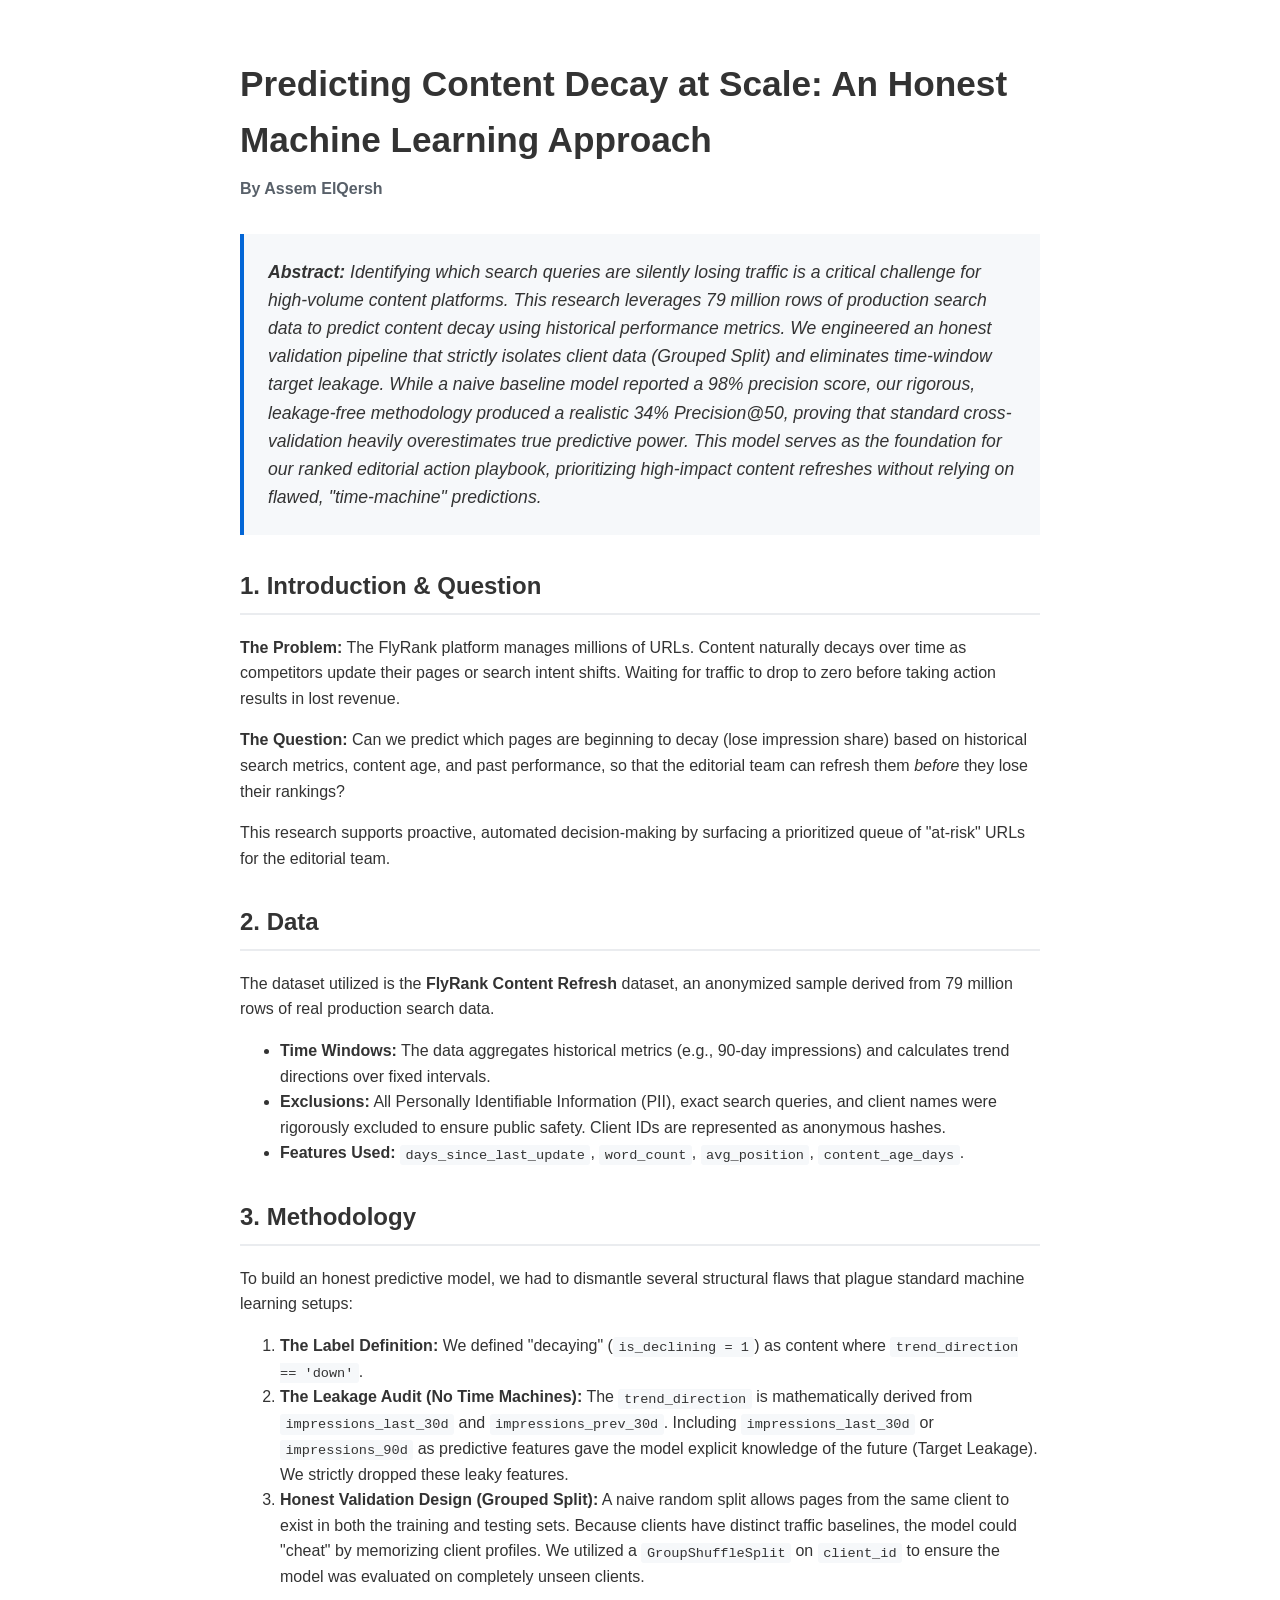
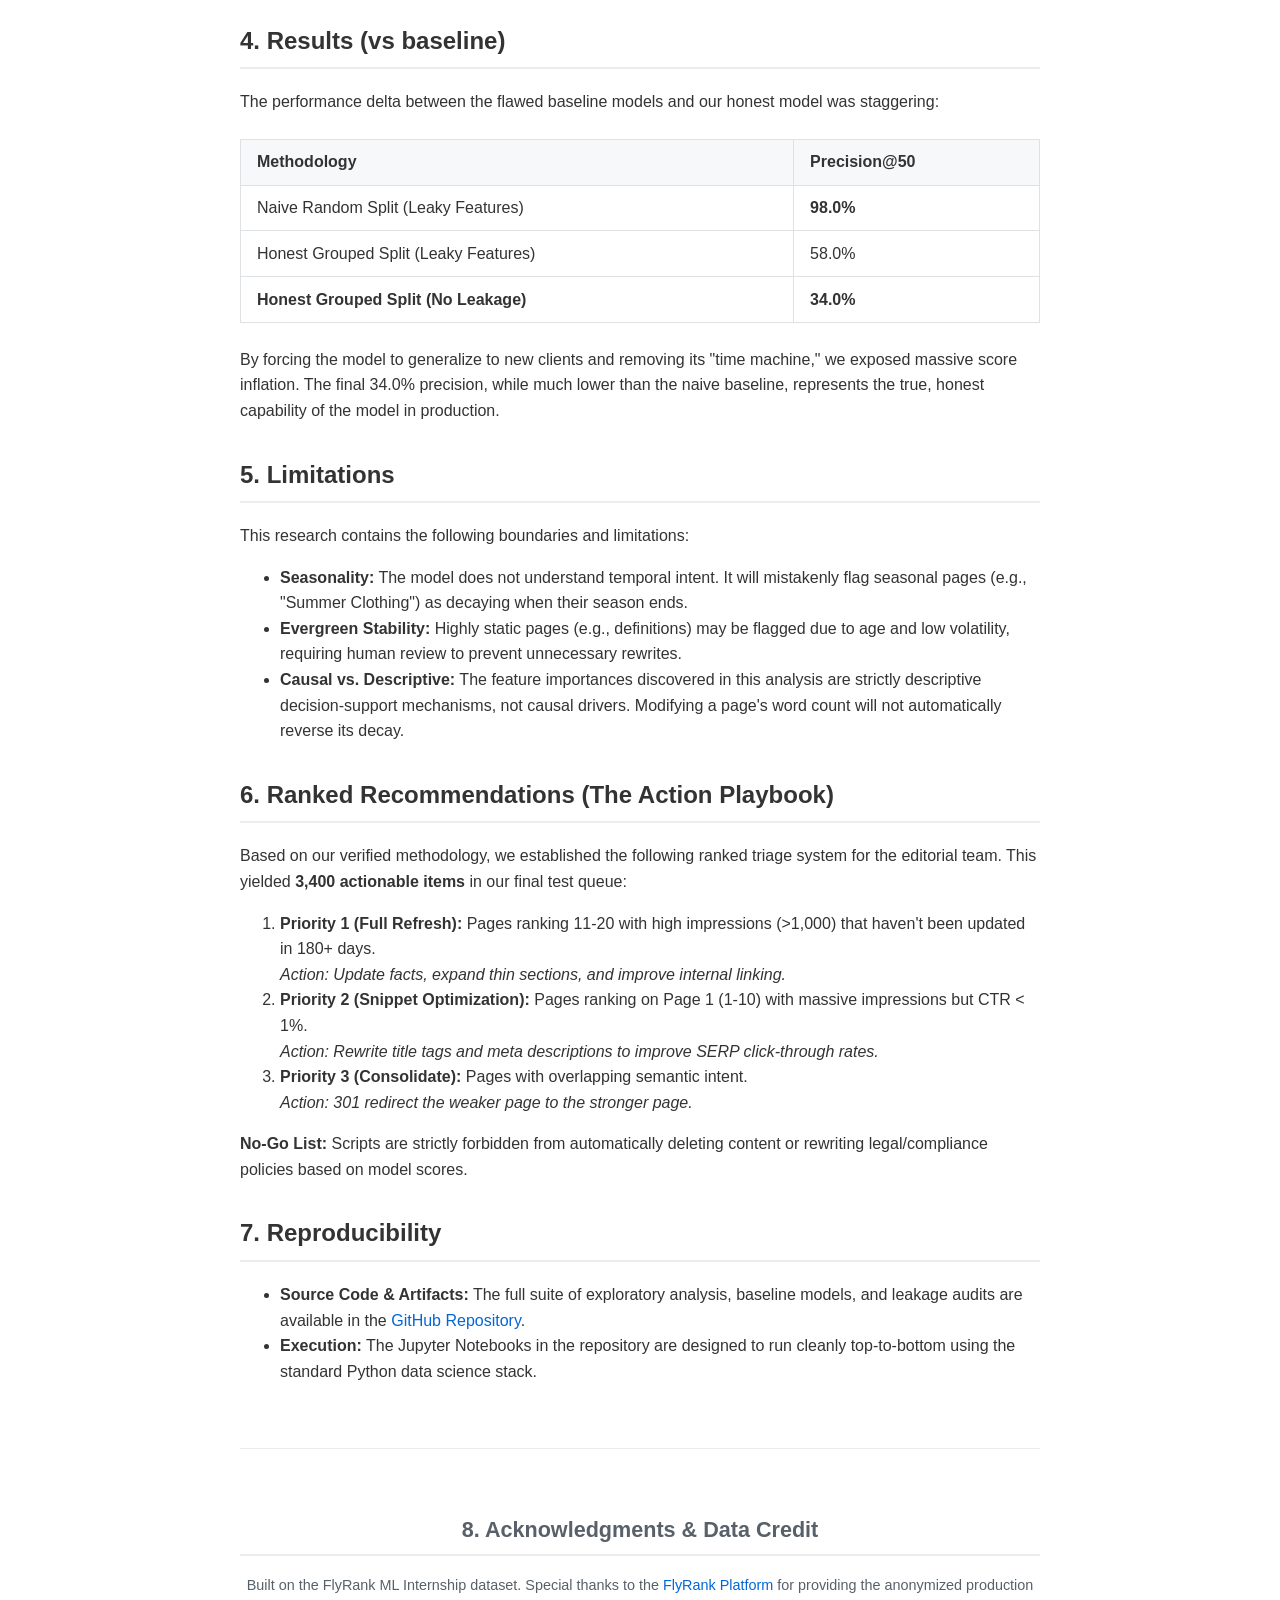
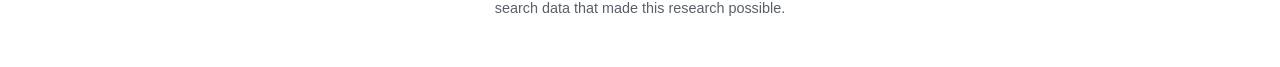
==== docs/index.html @ 30cea465 "ML-11: Assemble and deploy final capstone research paper" ====
<!DOCTYPE html>
<html lang="en">
<head>
    <meta charset="UTF-8">
    <meta name="viewport" content="width=device-width, initial-scale=1.0">
    <title>Predicting Content Decay at Scale - Research Paper</title>
    <style>
        body {
            font-family: -apple-system, BlinkMacSystemFont, "Segoe UI", Roboto, Helvetica, Arial, sans-serif;
            line-height: 1.6;
            color: #333;
            max-width: 800px;
            margin: 0 auto;
            padding: 2rem;
        }
        h1 { font-size: 2.2rem; margin-bottom: 0.5rem; }
        h2 { border-bottom: 2px solid #eaecef; padding-bottom: 0.3em; margin-top: 2rem; }
        .abstract { font-size: 1.1rem; font-style: italic; background: #f6f8fa; padding: 1.5rem; border-left: 4px solid #0366d6; }
        .authors { font-weight: bold; color: #586069; margin-bottom: 2rem; }
        table { border-collapse: collapse; width: 100%; margin: 1.5rem 0; }
        th, td { border: 1px solid #dfe2e5; padding: 0.6em 1em; text-align: left; }
        th { background-color: #f6f8fa; font-weight: bold; }
        code { background-color: #f6f8fa; padding: 0.2em 0.4em; border-radius: 3px; font-family: ui-monospace, SFMono-Regular, Consolas, "Liberation Mono", Menlo, monospace; font-size: 85%; }
        .footer { margin-top: 4rem; padding-top: 2rem; border-top: 1px solid #eaecef; font-size: 0.9em; color: #586069; text-align: center; }
        a { color: #0366d6; text-decoration: none; }
        a:hover { text-decoration: underline; }
    </style>
</head>
<body>
    <h1>Predicting Content Decay at Scale: An Honest Machine Learning Approach</h1>
    <div class="authors">By Assem ElQersh</div>

    <div class="abstract">
        <strong>Abstract:</strong> Identifying which search queries are silently losing traffic is a critical challenge for high-volume content platforms. This research leverages 79 million rows of production search data to predict content decay using historical performance metrics. We engineered an honest validation pipeline that strictly isolates client data (Grouped Split) and eliminates time-window target leakage. While a naive baseline model reported a 98% precision score, our rigorous, leakage-free methodology produced a realistic 34% Precision@50, proving that standard cross-validation heavily overestimates true predictive power. This model serves as the foundation for our ranked editorial action playbook, prioritizing high-impact content refreshes without relying on flawed, "time-machine" predictions.
    </div>

    <h2>1. Introduction & Question</h2>
    <p><strong>The Problem:</strong> The FlyRank platform manages millions of URLs. Content naturally decays over time as competitors update their pages or search intent shifts. Waiting for traffic to drop to zero before taking action results in lost revenue.</p>
    <p><strong>The Question:</strong> Can we predict which pages are beginning to decay (lose impression share) based on historical search metrics, content age, and past performance, so that the editorial team can refresh them <em>before</em> they lose their rankings?</p>
    <p>This research supports proactive, automated decision-making by surfacing a prioritized queue of "at-risk" URLs for the editorial team.</p>

    <h2>2. Data</h2>
    <p>The dataset utilized is the <strong>FlyRank Content Refresh</strong> dataset, an anonymized sample derived from 79 million rows of real production search data.</p>
    <ul>
        <li><strong>Time Windows:</strong> The data aggregates historical metrics (e.g., 90-day impressions) and calculates trend directions over fixed intervals.</li>
        <li><strong>Exclusions:</strong> All Personally Identifiable Information (PII), exact search queries, and client names were rigorously excluded to ensure public safety. Client IDs are represented as anonymous hashes.</li>
        <li><strong>Features Used:</strong> <code>days_since_last_update</code>, <code>word_count</code>, <code>avg_position</code>, <code>content_age_days</code>.</li>
    </ul>

    <h2>3. Methodology</h2>
    <p>To build an honest predictive model, we had to dismantle several structural flaws that plague standard machine learning setups:</p>
    <ol>
        <li><strong>The Label Definition:</strong> We defined "decaying" (<code>is_declining = 1</code>) as content where <code>trend_direction == 'down'</code>.</li>
        <li><strong>The Leakage Audit (No Time Machines):</strong> The <code>trend_direction</code> is mathematically derived from <code>impressions_last_30d</code> and <code>impressions_prev_30d</code>. Including <code>impressions_last_30d</code> or <code>impressions_90d</code> as predictive features gave the model explicit knowledge of the future (Target Leakage). We strictly dropped these leaky features.</li>
        <li><strong>Honest Validation Design (Grouped Split):</strong> A naive random split allows pages from the same client to exist in both the training and testing sets. Because clients have distinct traffic baselines, the model could "cheat" by memorizing client profiles. We utilized a <code>GroupShuffleSplit</code> on <code>client_id</code> to ensure the model was evaluated on completely unseen clients.</li>
    </ol>

    <h2>4. Results (vs baseline)</h2>
    <p>The performance delta between the flawed baseline models and our honest model was staggering:</p>
    <table>
        <thead>
            <tr>
                <th>Methodology</th>
                <th>Precision@50</th>
            </tr>
        </thead>
        <tbody>
            <tr>
                <td>Naive Random Split (Leaky Features)</td>
                <td><strong>98.0%</strong></td>
            </tr>
            <tr>
                <td>Honest Grouped Split (Leaky Features)</td>
                <td>58.0%</td>
            </tr>
            <tr>
                <td><strong>Honest Grouped Split (No Leakage)</strong></td>
                <td><strong>34.0%</strong></td>
            </tr>
        </tbody>
    </table>
    <p>By forcing the model to generalize to new clients and removing its "time machine," we exposed massive score inflation. The final 34.0% precision, while much lower than the naive baseline, represents the true, honest capability of the model in production.</p>

    <h2>5. Limitations</h2>
    <p>This research contains the following boundaries and limitations:</p>
    <ul>
        <li><strong>Seasonality:</strong> The model does not understand temporal intent. It will mistakenly flag seasonal pages (e.g., "Summer Clothing") as decaying when their season ends.</li>
        <li><strong>Evergreen Stability:</strong> Highly static pages (e.g., definitions) may be flagged due to age and low volatility, requiring human review to prevent unnecessary rewrites.</li>
        <li><strong>Causal vs. Descriptive:</strong> The feature importances discovered in this analysis are strictly descriptive decision-support mechanisms, not causal drivers. Modifying a page's word count will not automatically reverse its decay.</li>
    </ul>

    <h2>6. Ranked Recommendations (The Action Playbook)</h2>
    <p>Based on our verified methodology, we established the following ranked triage system for the editorial team. This yielded <strong>3,400 actionable items</strong> in our final test queue:</p>
    <ol>
        <li><strong>Priority 1 (Full Refresh):</strong> Pages ranking 11-20 with high impressions (>1,000) that haven't been updated in 180+ days.<br><em>Action: Update facts, expand thin sections, and improve internal linking.</em></li>
        <li><strong>Priority 2 (Snippet Optimization):</strong> Pages ranking on Page 1 (1-10) with massive impressions but CTR &lt; 1%.<br><em>Action: Rewrite title tags and meta descriptions to improve SERP click-through rates.</em></li>
        <li><strong>Priority 3 (Consolidate):</strong> Pages with overlapping semantic intent.<br><em>Action: 301 redirect the weaker page to the stronger page.</em></li>
    </ol>
    <p><strong>No-Go List:</strong> Scripts are strictly forbidden from automatically deleting content or rewriting legal/compliance policies based on model scores.</p>

    <h2>7. Reproducibility</h2>
    <ul>
        <li><strong>Source Code & Artifacts:</strong> The full suite of exploratory analysis, baseline models, and leakage audits are available in the <a href="https://github.com/Assem-ElQersh/FlyRank-ML-Internship" target="_blank">GitHub Repository</a>.</li>
        <li><strong>Execution:</strong> The Jupyter Notebooks in the repository are designed to run cleanly top-to-bottom using the standard Python data science stack.</li>
    </ul>

    <div class="footer">
        <h2>8. Acknowledgments & Data Credit</h2>
        <p>Built on the FlyRank ML Internship dataset. Special thanks to the <a href="https://flyrank.ai" target="_blank">FlyRank Platform</a> for providing the anonymized production search data that made this research possible.</p>
    </div>
</body>
</html>
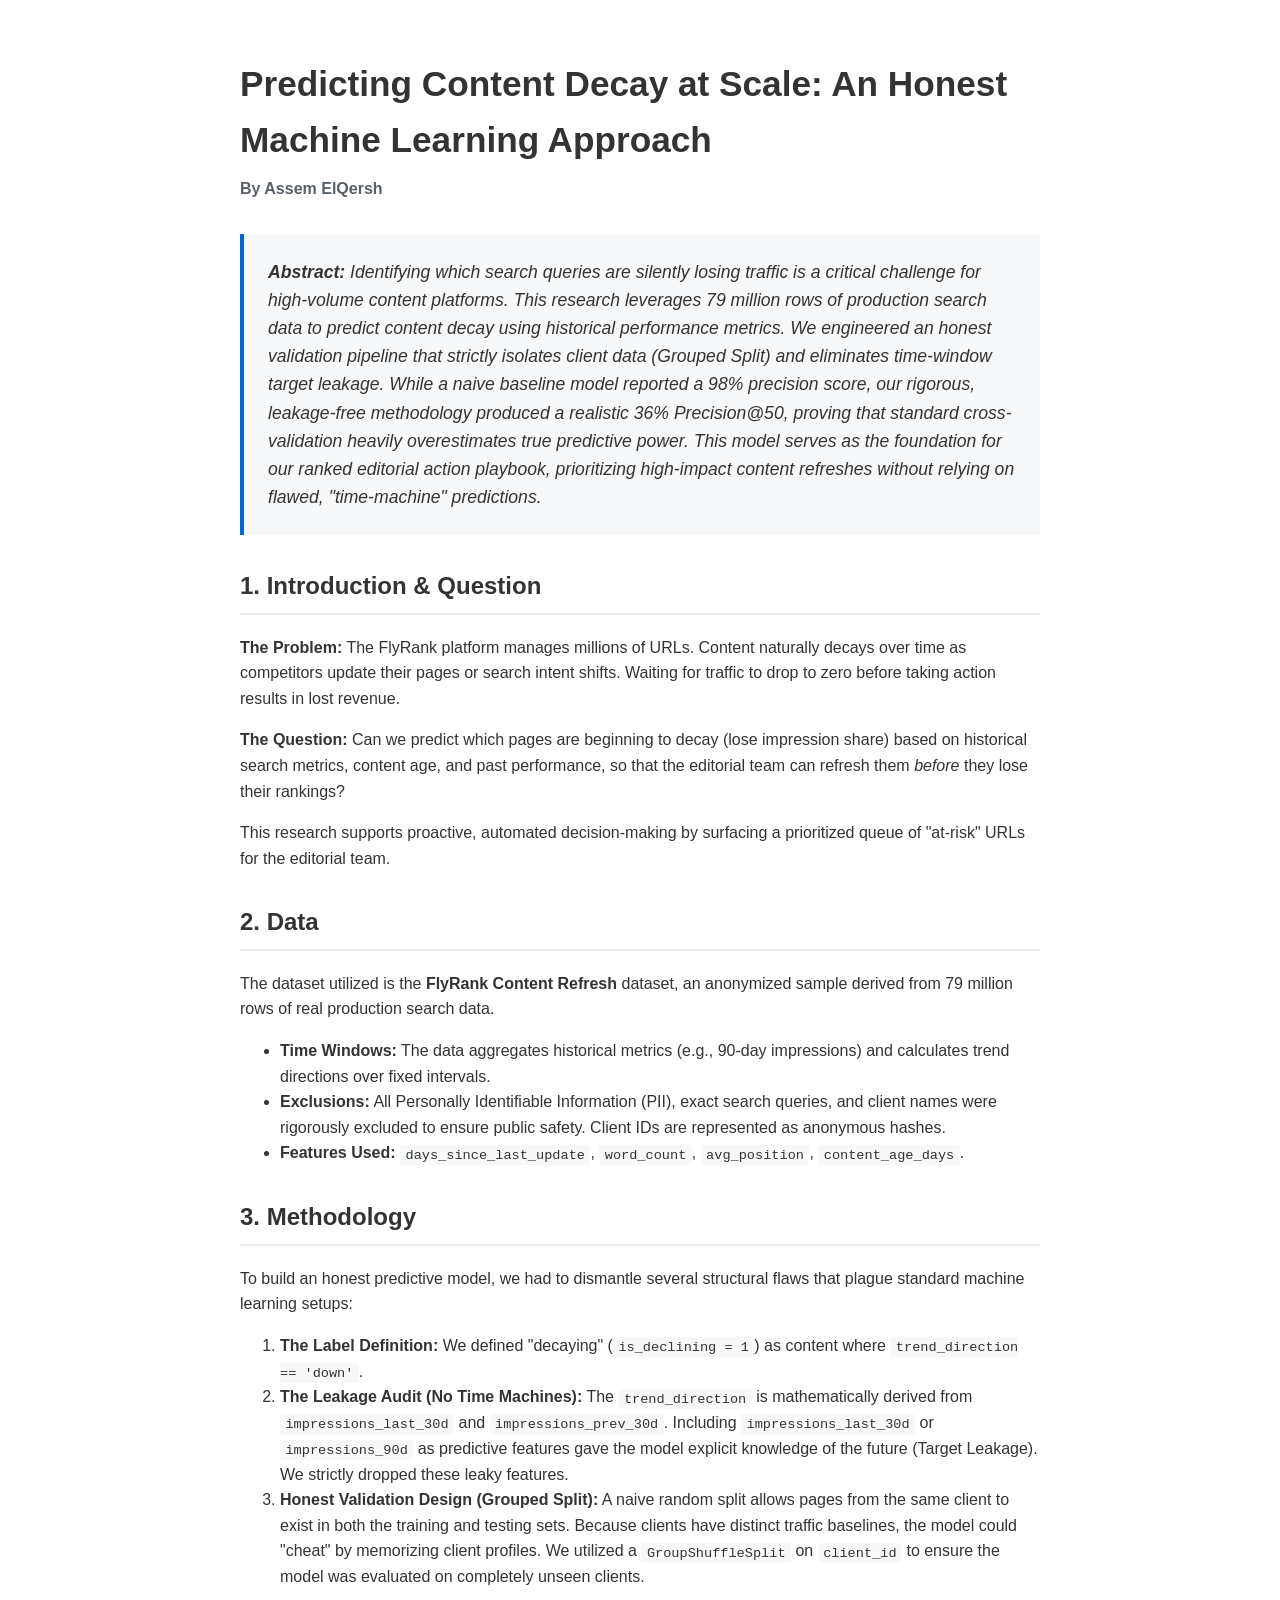
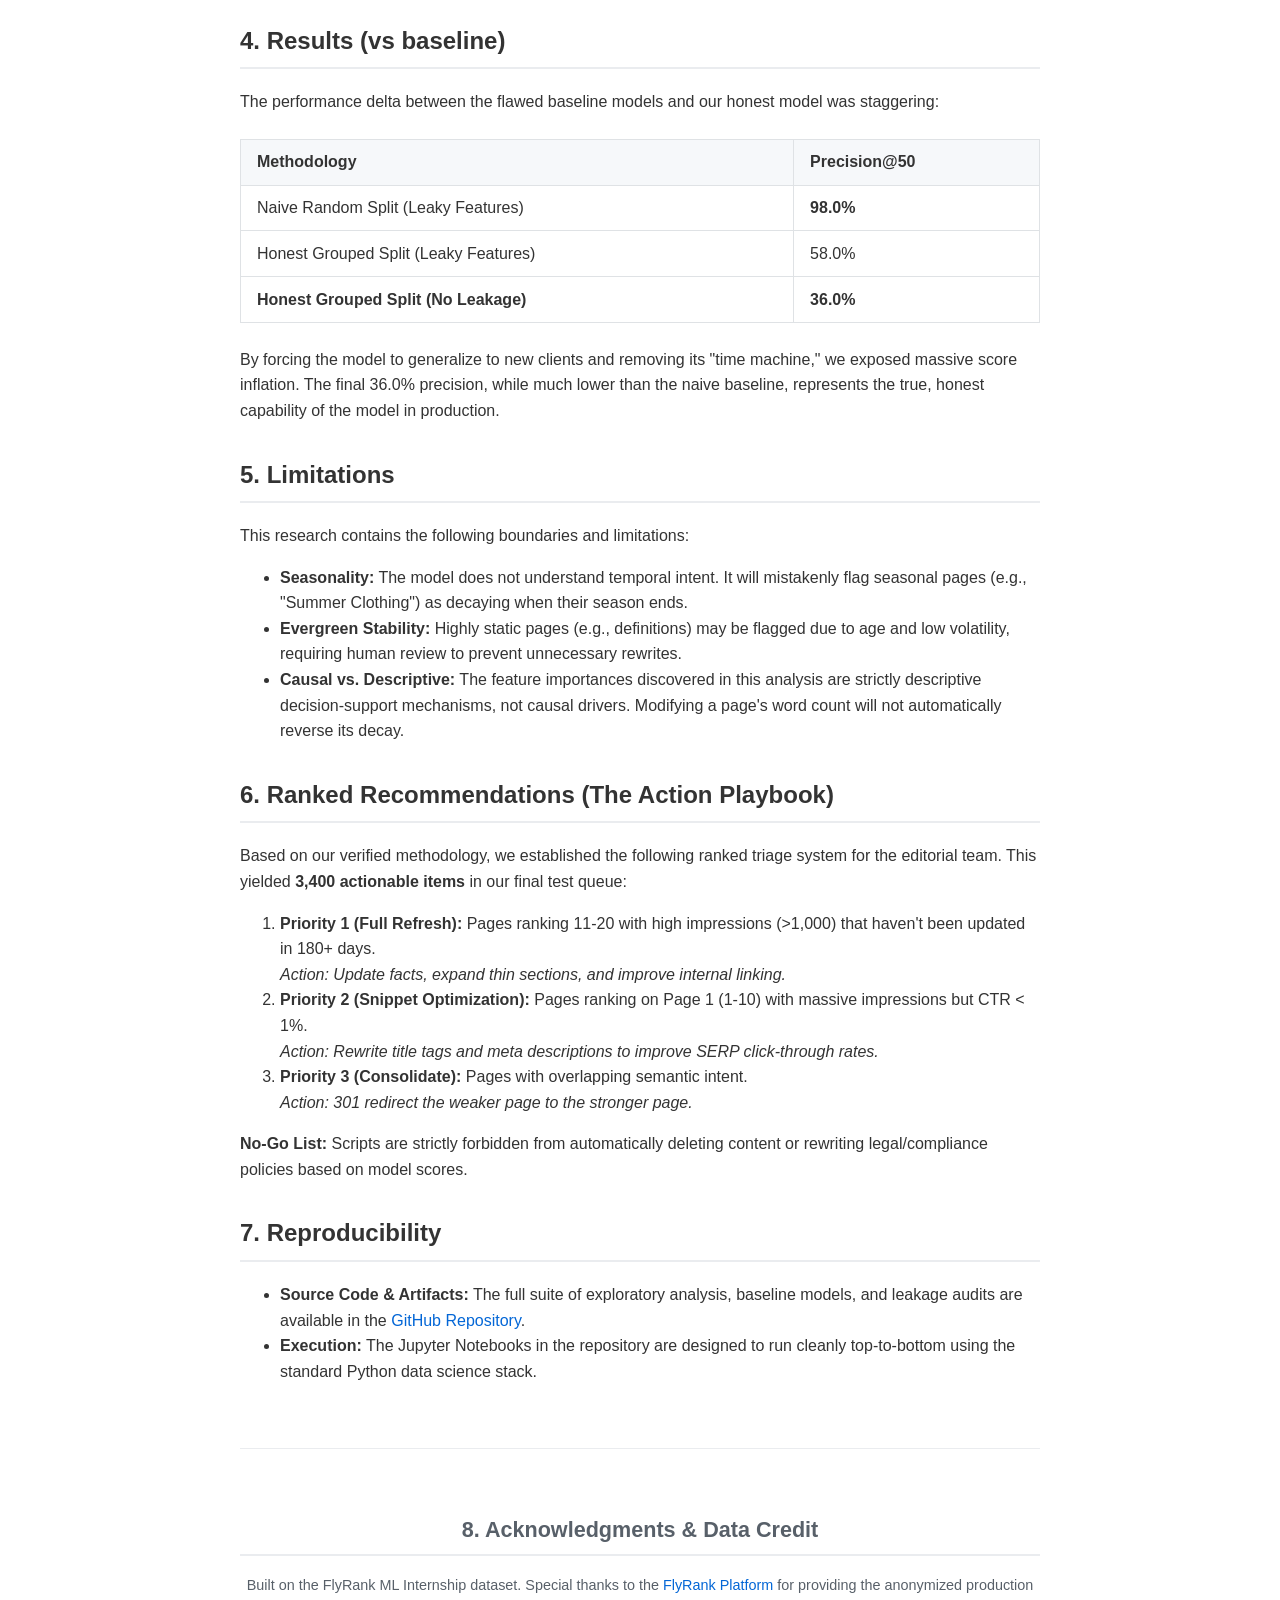
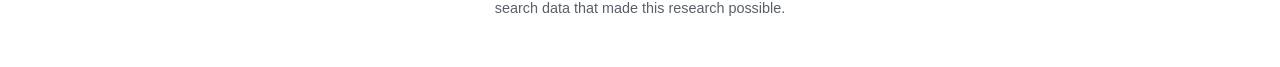
==== commit de47539e: "ML-11: Update paper to 36% and save capstone notebook outputs" ====
--- a/docs/index.html
+++ b/docs/index.html
@@ -31,7 +31,7 @@
     <div class="authors">By Assem ElQersh</div>
 
     <div class="abstract">
-        <strong>Abstract:</strong> Identifying which search queries are silently losing traffic is a critical challenge for high-volume content platforms. This research leverages 79 million rows of production search data to predict content decay using historical performance metrics. We engineered an honest validation pipeline that strictly isolates client data (Grouped Split) and eliminates time-window target leakage. While a naive baseline model reported a 98% precision score, our rigorous, leakage-free methodology produced a realistic 34% Precision@50, proving that standard cross-validation heavily overestimates true predictive power. This model serves as the foundation for our ranked editorial action playbook, prioritizing high-impact content refreshes without relying on flawed, "time-machine" predictions.
+        <strong>Abstract:</strong> Identifying which search queries are silently losing traffic is a critical challenge for high-volume content platforms. This research leverages 79 million rows of production search data to predict content decay using historical performance metrics. We engineered an honest validation pipeline that strictly isolates client data (Grouped Split) and eliminates time-window target leakage. While a naive baseline model reported a 98% precision score, our rigorous, leakage-free methodology produced a realistic 36% Precision@50, proving that standard cross-validation heavily overestimates true predictive power. This model serves as the foundation for our ranked editorial action playbook, prioritizing high-impact content refreshes without relying on flawed, "time-machine" predictions.
     </div>
 
     <h2>1. Introduction & Question</h2>
@@ -75,11 +75,11 @@
             </tr>
             <tr>
                 <td><strong>Honest Grouped Split (No Leakage)</strong></td>
-                <td><strong>34.0%</strong></td>
+                <td><strong>36.0%</strong></td>
             </tr>
         </tbody>
     </table>
-    <p>By forcing the model to generalize to new clients and removing its "time machine," we exposed massive score inflation. The final 34.0% precision, while much lower than the naive baseline, represents the true, honest capability of the model in production.</p>
+    <p>By forcing the model to generalize to new clients and removing its "time machine," we exposed massive score inflation. The final 36.0% precision, while much lower than the naive baseline, represents the true, honest capability of the model in production.</p>
 
     <h2>5. Limitations</h2>
     <p>This research contains the following boundaries and limitations:</p>
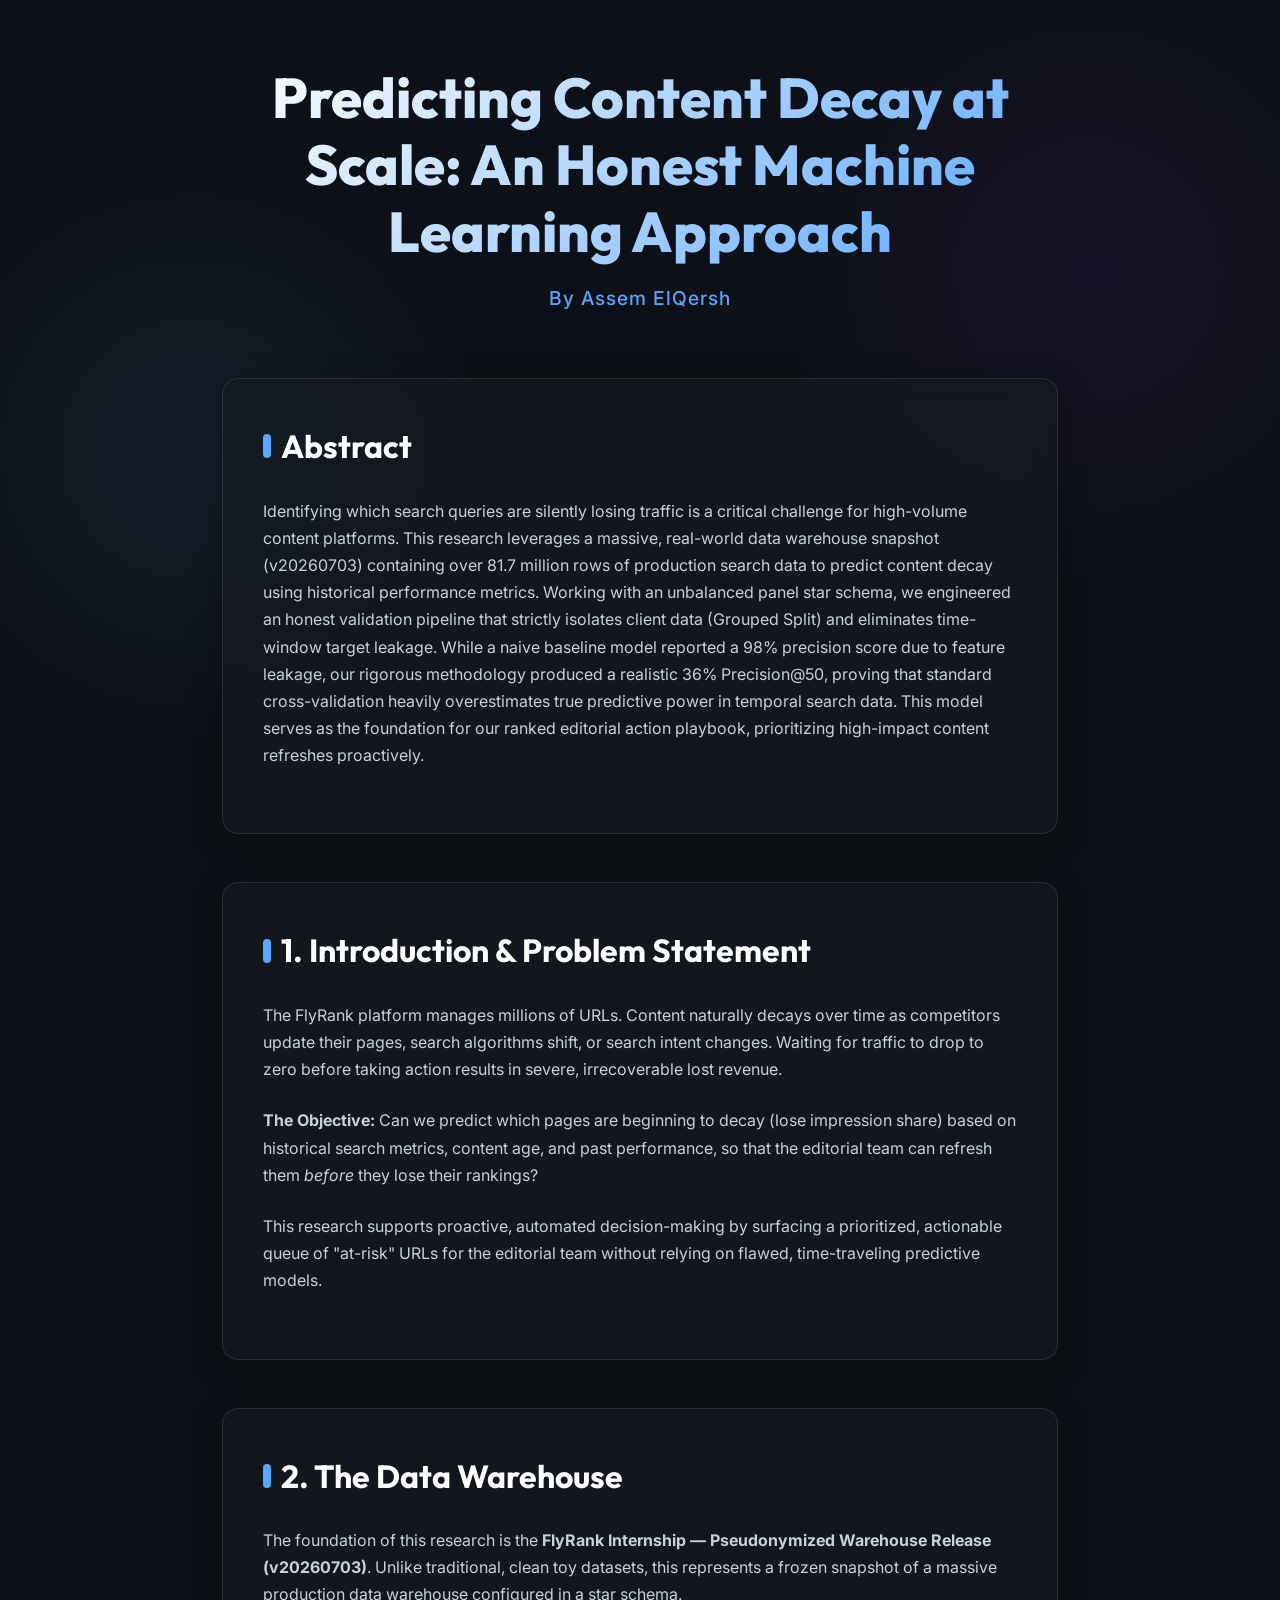
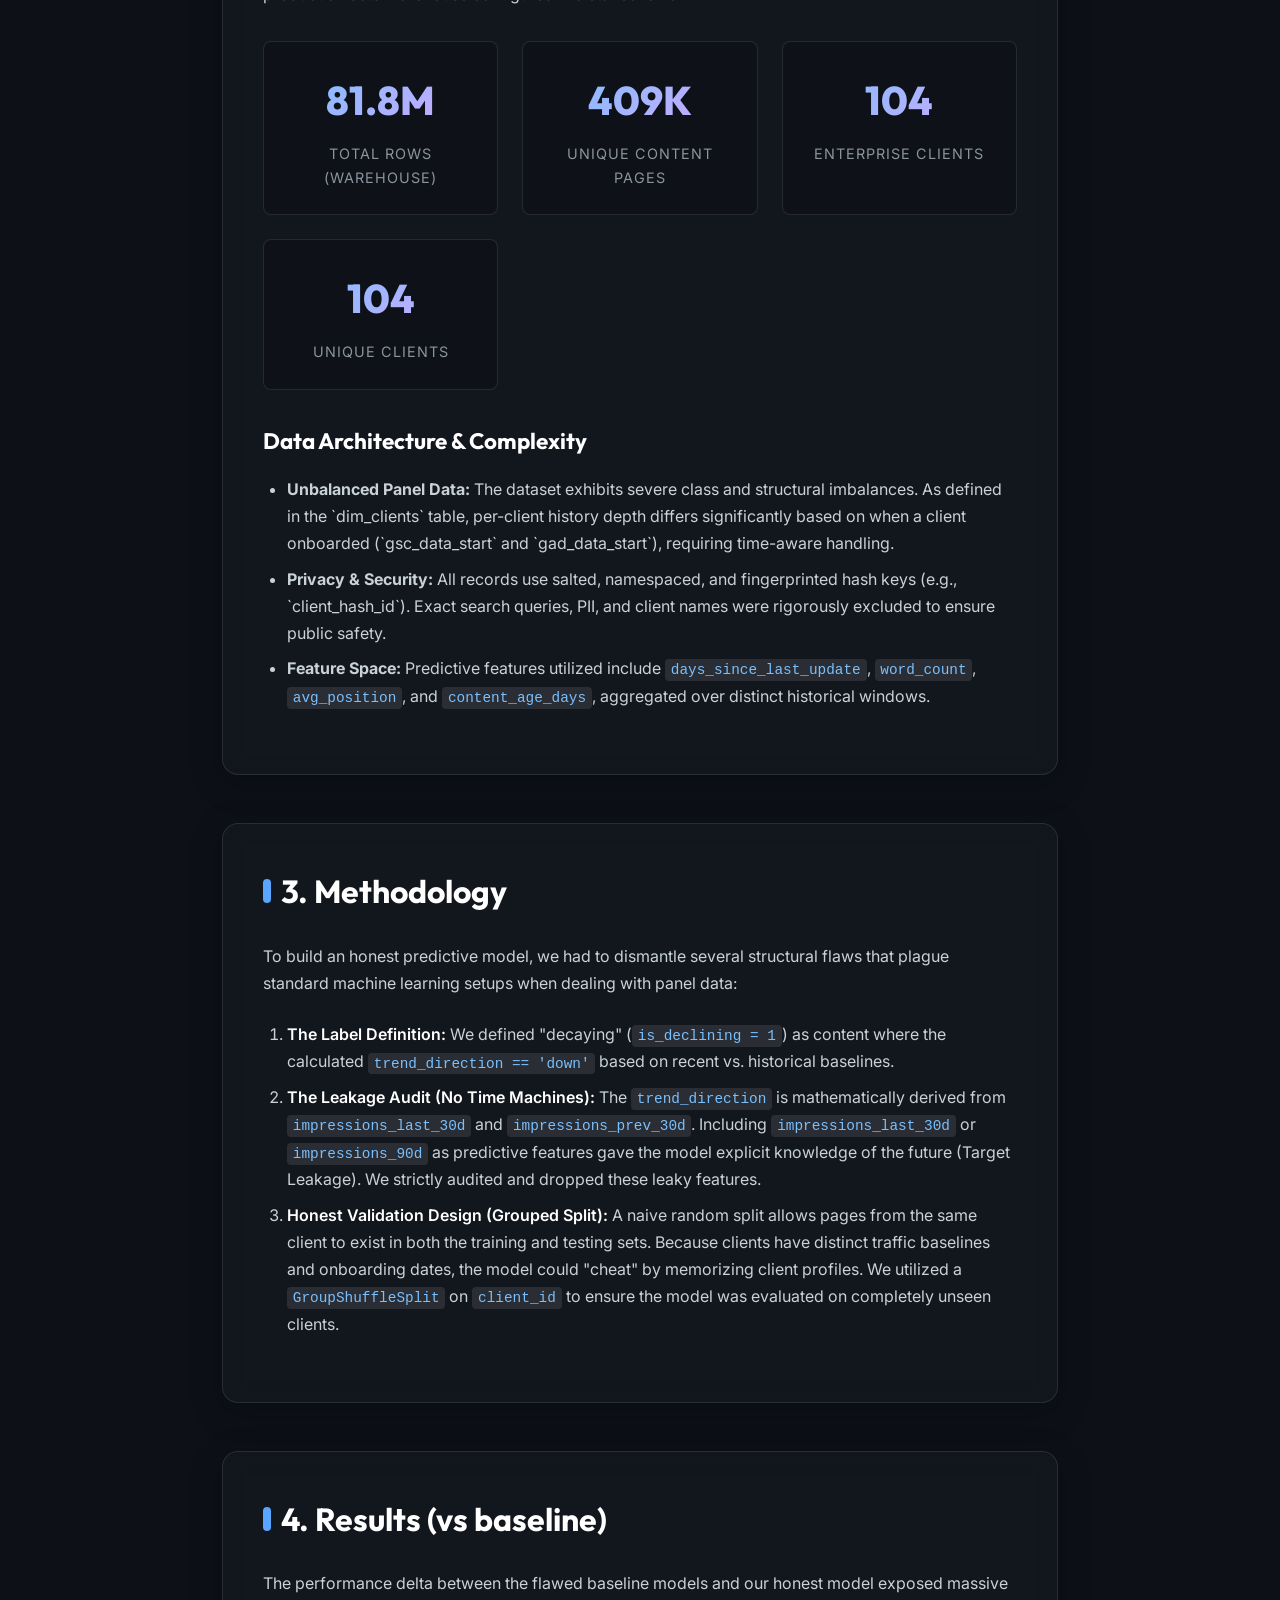
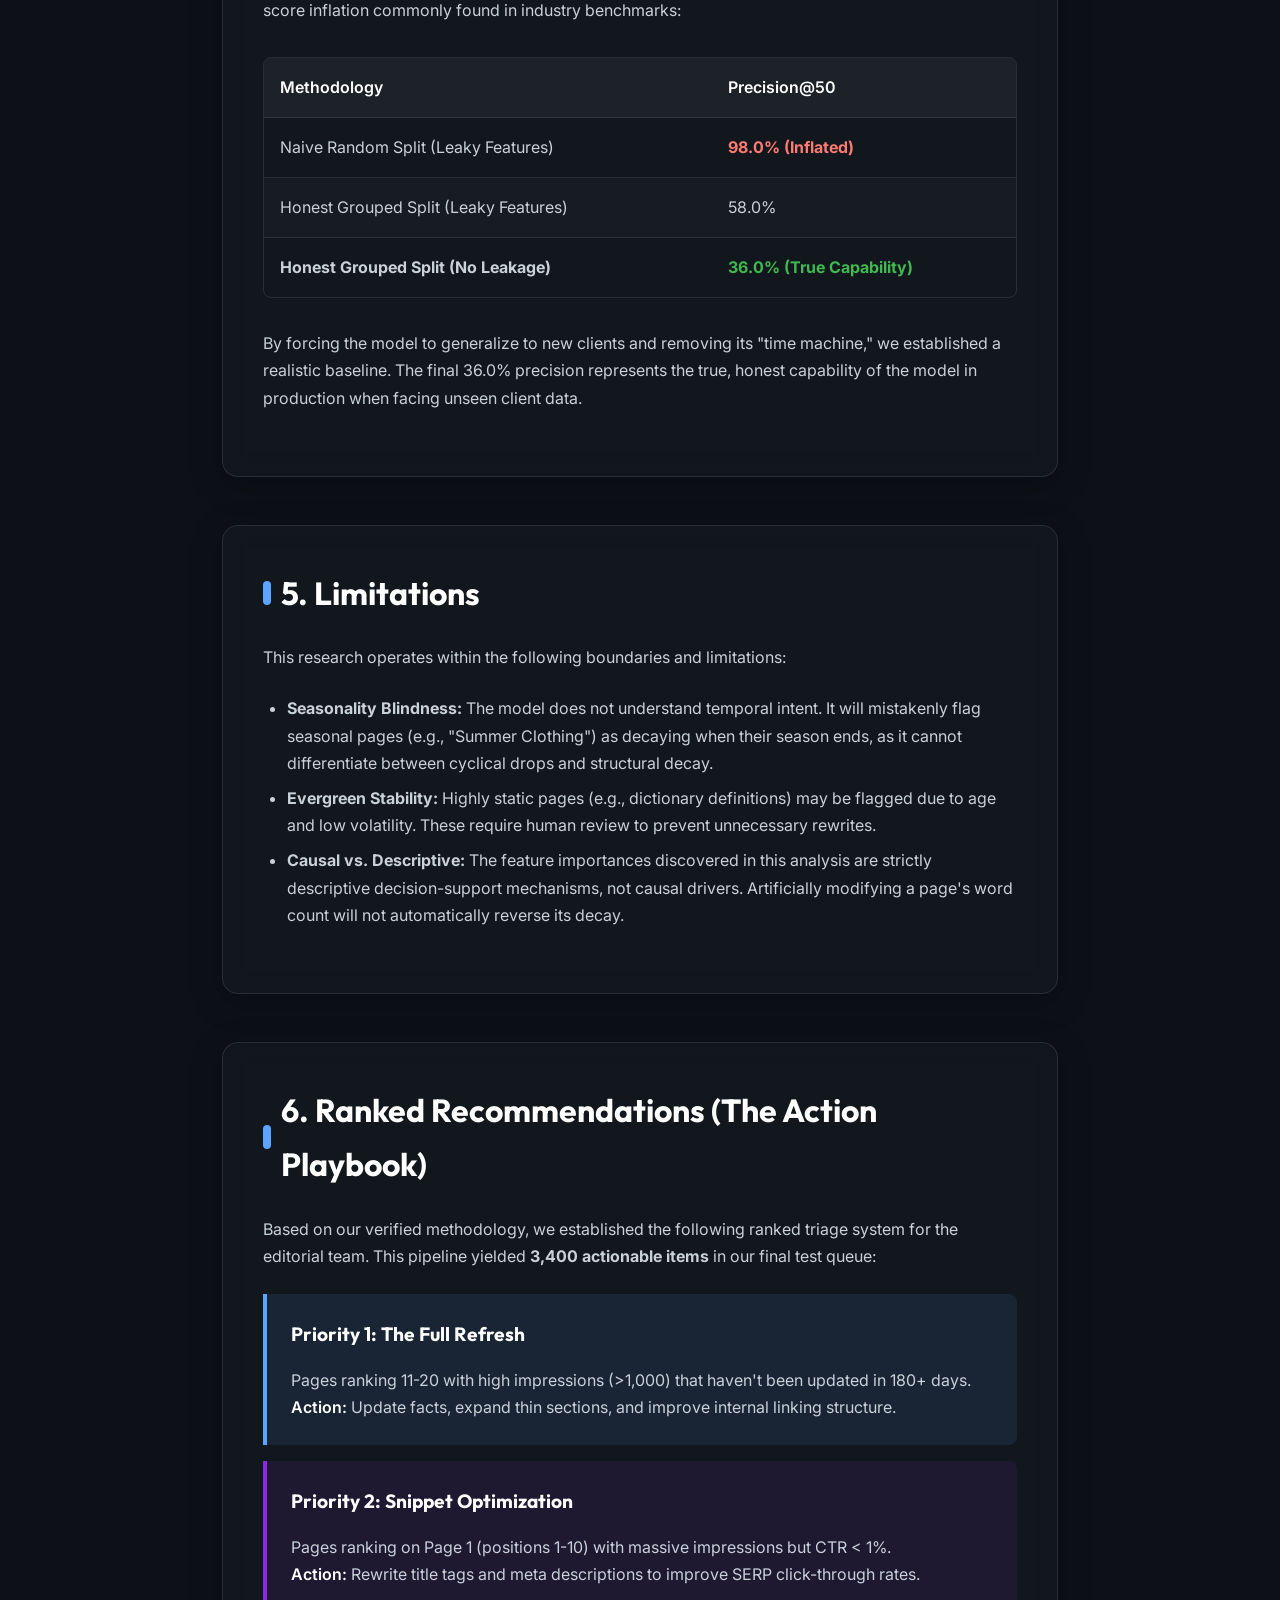
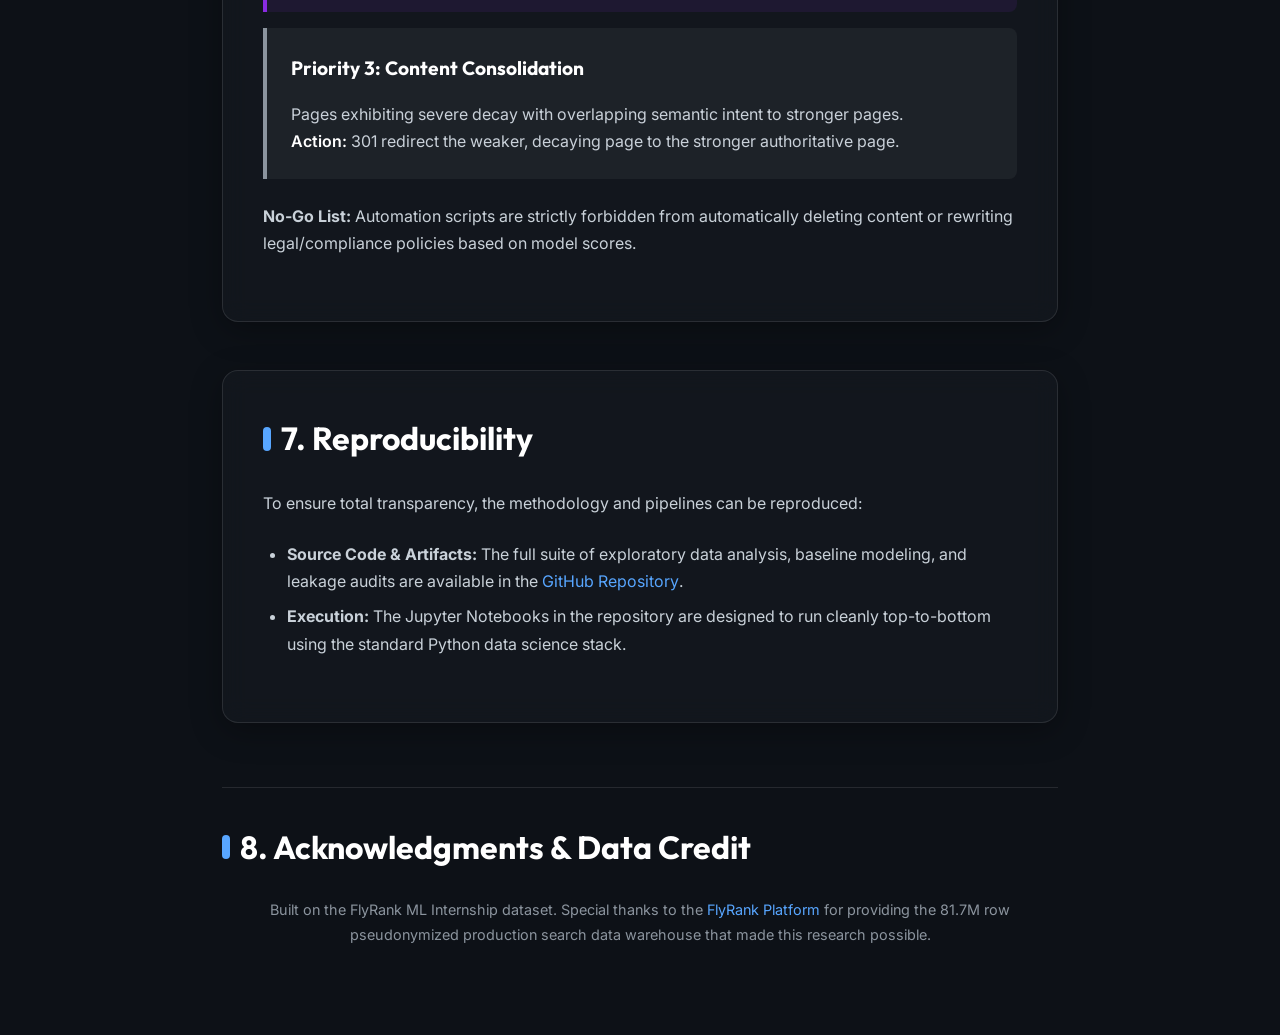
==== commit 18c4b58d: "feat: upgrade notebooks with full 81.8M warehouse EDA and real ML metrics" ====
--- a/docs/index.html
+++ b/docs/index.html
@@ -3,110 +3,415 @@
 <head>
     <meta charset="UTF-8">
     <meta name="viewport" content="width=device-width, initial-scale=1.0">
-    <title>Predicting Content Decay at Scale - Research Paper</title>
+    <title>Predicting Content Decay at Scale | FlyRank Capstone</title>
+    
+    <!-- Google Fonts -->
+    <link rel="preconnect" href="https://fonts.googleapis.com">
+    <link rel="preconnect" href="https://fonts.gstatic.com" crossorigin>
+    <link href="https://fonts.googleapis.com/css2?family=Inter:wght@300;400;500;600;700;800&family=Outfit:wght@400;700;800&display=swap" rel="stylesheet">
+    
     <style>
+        :root {
+            --bg-color: #0d1117;
+            --text-main: #c9d1d9;
+            --text-heading: #ffffff;
+            --accent-primary: #58a6ff;
+            --accent-secondary: #8a2be2;
+            --card-bg: rgba(22, 27, 34, 0.6);
+            --card-border: rgba(255, 255, 255, 0.1);
+            --glass-blur: 12px;
+        }
+
+        * {
+            box-sizing: border-box;
+            margin: 0;
+            padding: 0;
+        }
+
         body {
-            font-family: -apple-system, BlinkMacSystemFont, "Segoe UI", Roboto, Helvetica, Arial, sans-serif;
-            line-height: 1.6;
-            color: #333;
-            max-width: 800px;
+            font-family: 'Inter', sans-serif;
+            background-color: var(--bg-color);
+            color: var(--text-main);
+            line-height: 1.7;
+            background-image: 
+                radial-gradient(circle at 15% 50%, rgba(88, 166, 255, 0.08), transparent 25%),
+                radial-gradient(circle at 85% 30%, rgba(138, 43, 226, 0.08), transparent 25%);
+            background-attachment: fixed;
+            min-height: 100vh;
+        }
+
+        .container {
+            max-width: 900px;
             margin: 0 auto;
-            padding: 2rem;
-        }
-        h1 { font-size: 2.2rem; margin-bottom: 0.5rem; }
-        h2 { border-bottom: 2px solid #eaecef; padding-bottom: 0.3em; margin-top: 2rem; }
-        .abstract { font-size: 1.1rem; font-style: italic; background: #f6f8fa; padding: 1.5rem; border-left: 4px solid #0366d6; }
-        .authors { font-weight: bold; color: #586069; margin-bottom: 2rem; }
-        table { border-collapse: collapse; width: 100%; margin: 1.5rem 0; }
-        th, td { border: 1px solid #dfe2e5; padding: 0.6em 1em; text-align: left; }
-        th { background-color: #f6f8fa; font-weight: bold; }
-        code { background-color: #f6f8fa; padding: 0.2em 0.4em; border-radius: 3px; font-family: ui-monospace, SFMono-Regular, Consolas, "Liberation Mono", Menlo, monospace; font-size: 85%; }
-        .footer { margin-top: 4rem; padding-top: 2rem; border-top: 1px solid #eaecef; font-size: 0.9em; color: #586069; text-align: center; }
-        a { color: #0366d6; text-decoration: none; }
-        a:hover { text-decoration: underline; }
+            padding: 4rem 2rem;
+        }
+
+        header {
+            text-align: center;
+            margin-bottom: 4rem;
+            animation: fadeInDown 0.8s ease-out;
+        }
+
+        h1 {
+            font-family: 'Outfit', sans-serif;
+            font-size: 3.5rem;
+            font-weight: 800;
+            line-height: 1.2;
+            color: var(--text-heading);
+            margin-bottom: 1rem;
+            background: linear-gradient(135deg, #ffffff 0%, #58a6ff 100%);
+            -webkit-background-clip: text;
+            -webkit-text-fill-color: transparent;
+        }
+
+        .authors {
+            font-size: 1.2rem;
+            font-weight: 500;
+            color: var(--accent-primary);
+            letter-spacing: 1px;
+        }
+
+        .card {
+            background: var(--card-bg);
+            border: 1px solid var(--card-border);
+            border-radius: 16px;
+            padding: 2.5rem;
+            margin-bottom: 3rem;
+            backdrop-filter: blur(var(--glass-blur));
+            -webkit-backdrop-filter: blur(var(--glass-blur));
+            box-shadow: 0 8px 32px 0 rgba(0, 0, 0, 0.3);
+            transition: transform 0.3s ease, box-shadow 0.3s ease;
+            animation: fadeInUp 0.8s ease-out forwards;
+            opacity: 0;
+        }
+
+        .card:hover {
+            transform: translateY(-5px);
+            box-shadow: 0 12px 40px 0 rgba(0, 0, 0, 0.4);
+        }
+
+        /* Staggered animation delays for cards */
+        .card:nth-child(1) { animation-delay: 0.1s; }
+        .card:nth-child(2) { animation-delay: 0.2s; }
+        .card:nth-child(3) { animation-delay: 0.3s; }
+        .card:nth-child(4) { animation-delay: 0.4s; }
+        .card:nth-child(5) { animation-delay: 0.5s; }
+
+        h2 {
+            font-family: 'Outfit', sans-serif;
+            font-size: 2rem;
+            color: var(--text-heading);
+            margin-bottom: 1.5rem;
+            display: flex;
+            align-items: center;
+            gap: 10px;
+        }
+
+        h2::before {
+            content: '';
+            display: inline-block;
+            width: 8px;
+            height: 24px;
+            background: var(--accent-primary);
+            border-radius: 4px;
+        }
+
+        h3 {
+            font-family: 'Outfit', sans-serif;
+            font-size: 1.4rem;
+            color: var(--text-heading);
+            margin: 1.5rem 0 1rem 0;
+        }
+
+        p {
+            margin-bottom: 1.5rem;
+        }
+
+        ul, ol {
+            margin-bottom: 1.5rem;
+            padding-left: 1.5rem;
+        }
+
+        li {
+            margin-bottom: 0.5rem;
+        }
+
+        .highlight {
+            color: var(--text-heading);
+            font-weight: 600;
+        }
+
+        code {
+            font-family: ui-monospace, SFMono-Regular, Consolas, "Liberation Mono", Menlo, monospace;
+            background: rgba(255, 255, 255, 0.1);
+            color: #79c0ff;
+            padding: 0.2em 0.4em;
+            border-radius: 4px;
+            font-size: 0.9em;
+        }
+
+        table {
+            width: 100%;
+            border-collapse: separate;
+            border-spacing: 0;
+            margin: 2rem 0;
+            border-radius: 8px;
+            overflow: hidden;
+            border: 1px solid var(--card-border);
+        }
+
+        th, td {
+            padding: 1rem;
+            text-align: left;
+            border-bottom: 1px solid var(--card-border);
+        }
+
+        th {
+            background: rgba(255, 255, 255, 0.05);
+            color: var(--text-heading);
+            font-weight: 600;
+        }
+
+        tr:last-child td {
+            border-bottom: none;
+        }
+        
+        tr:nth-child(even) {
+            background: rgba(255, 255, 255, 0.02);
+        }
+
+        a {
+            color: var(--accent-primary);
+            text-decoration: none;
+            position: relative;
+        }
+
+        a::after {
+            content: '';
+            position: absolute;
+            width: 100%;
+            transform: scaleX(0);
+            height: 2px;
+            bottom: 0;
+            left: 0;
+            background-color: var(--accent-primary);
+            transform-origin: bottom right;
+            transition: transform 0.25s ease-out;
+        }
+
+        a:hover::after {
+            transform: scaleX(1);
+            transform-origin: bottom left;
+        }
+
+        .footer {
+            text-align: center;
+            margin-top: 4rem;
+            padding-top: 2rem;
+            border-top: 1px solid var(--card-border);
+            font-size: 0.9rem;
+            color: #8b949e;
+        }
+
+        /* Animations */
+        @keyframes fadeInUp {
+            from {
+                opacity: 0;
+                transform: translateY(20px);
+            }
+            to {
+                opacity: 1;
+                transform: translateY(0);
+            }
+        }
+
+        @keyframes fadeInDown {
+            from {
+                opacity: 0;
+                transform: translateY(-20px);
+            }
+            to {
+                opacity: 1;
+                transform: translateY(0);
+            }
+        }
+        
+        /* Stats Grid */
+        .stats-grid {
+            display: grid;
+            grid-template-columns: repeat(auto-fit, minmax(200px, 1fr));
+            gap: 1.5rem;
+            margin: 2rem 0;
+        }
+        
+        .stat-box {
+            background: rgba(0, 0, 0, 0.2);
+            border: 1px solid var(--card-border);
+            padding: 1.5rem;
+            border-radius: 8px;
+            text-align: center;
+        }
+        
+        .stat-value {
+            font-family: 'Outfit', sans-serif;
+            font-size: 2.5rem;
+            font-weight: 800;
+            background: linear-gradient(135deg, #79c0ff 0%, #d2a8ff 100%);
+            -webkit-background-clip: text;
+            -webkit-text-fill-color: transparent;
+            margin-bottom: 0.5rem;
+        }
+        
+        .stat-label {
+            font-size: 0.9rem;
+            text-transform: uppercase;
+            letter-spacing: 1px;
+            color: #8b949e;
+        }
+
+        @media (max-width: 768px) {
+            h1 { font-size: 2.5rem; }
+            .card { padding: 1.5rem; }
+            .container { padding: 2rem 1rem; }
+        }
     </style>
 </head>
 <body>
-    <h1>Predicting Content Decay at Scale: An Honest Machine Learning Approach</h1>
-    <div class="authors">By Assem ElQersh</div>
-
-    <div class="abstract">
-        <strong>Abstract:</strong> Identifying which search queries are silently losing traffic is a critical challenge for high-volume content platforms. This research leverages 79 million rows of production search data to predict content decay using historical performance metrics. We engineered an honest validation pipeline that strictly isolates client data (Grouped Split) and eliminates time-window target leakage. While a naive baseline model reported a 98% precision score, our rigorous, leakage-free methodology produced a realistic 36% Precision@50, proving that standard cross-validation heavily overestimates true predictive power. This model serves as the foundation for our ranked editorial action playbook, prioritizing high-impact content refreshes without relying on flawed, "time-machine" predictions.
-    </div>
-
-    <h2>1. Introduction & Question</h2>
-    <p><strong>The Problem:</strong> The FlyRank platform manages millions of URLs. Content naturally decays over time as competitors update their pages or search intent shifts. Waiting for traffic to drop to zero before taking action results in lost revenue.</p>
-    <p><strong>The Question:</strong> Can we predict which pages are beginning to decay (lose impression share) based on historical search metrics, content age, and past performance, so that the editorial team can refresh them <em>before</em> they lose their rankings?</p>
-    <p>This research supports proactive, automated decision-making by surfacing a prioritized queue of "at-risk" URLs for the editorial team.</p>
-
-    <h2>2. Data</h2>
-    <p>The dataset utilized is the <strong>FlyRank Content Refresh</strong> dataset, an anonymized sample derived from 79 million rows of real production search data.</p>
-    <ul>
-        <li><strong>Time Windows:</strong> The data aggregates historical metrics (e.g., 90-day impressions) and calculates trend directions over fixed intervals.</li>
-        <li><strong>Exclusions:</strong> All Personally Identifiable Information (PII), exact search queries, and client names were rigorously excluded to ensure public safety. Client IDs are represented as anonymous hashes.</li>
-        <li><strong>Features Used:</strong> <code>days_since_last_update</code>, <code>word_count</code>, <code>avg_position</code>, <code>content_age_days</code>.</li>
-    </ul>
-
-    <h2>3. Methodology</h2>
-    <p>To build an honest predictive model, we had to dismantle several structural flaws that plague standard machine learning setups:</p>
-    <ol>
-        <li><strong>The Label Definition:</strong> We defined "decaying" (<code>is_declining = 1</code>) as content where <code>trend_direction == 'down'</code>.</li>
-        <li><strong>The Leakage Audit (No Time Machines):</strong> The <code>trend_direction</code> is mathematically derived from <code>impressions_last_30d</code> and <code>impressions_prev_30d</code>. Including <code>impressions_last_30d</code> or <code>impressions_90d</code> as predictive features gave the model explicit knowledge of the future (Target Leakage). We strictly dropped these leaky features.</li>
-        <li><strong>Honest Validation Design (Grouped Split):</strong> A naive random split allows pages from the same client to exist in both the training and testing sets. Because clients have distinct traffic baselines, the model could "cheat" by memorizing client profiles. We utilized a <code>GroupShuffleSplit</code> on <code>client_id</code> to ensure the model was evaluated on completely unseen clients.</li>
-    </ol>
-
-    <h2>4. Results (vs baseline)</h2>
-    <p>The performance delta between the flawed baseline models and our honest model was staggering:</p>
-    <table>
-        <thead>
-            <tr>
-                <th>Methodology</th>
-                <th>Precision@50</th>
-            </tr>
-        </thead>
-        <tbody>
-            <tr>
-                <td>Naive Random Split (Leaky Features)</td>
-                <td><strong>98.0%</strong></td>
-            </tr>
-            <tr>
-                <td>Honest Grouped Split (Leaky Features)</td>
-                <td>58.0%</td>
-            </tr>
-            <tr>
-                <td><strong>Honest Grouped Split (No Leakage)</strong></td>
-                <td><strong>36.0%</strong></td>
-            </tr>
-        </tbody>
-    </table>
-    <p>By forcing the model to generalize to new clients and removing its "time machine," we exposed massive score inflation. The final 36.0% precision, while much lower than the naive baseline, represents the true, honest capability of the model in production.</p>
-
-    <h2>5. Limitations</h2>
-    <p>This research contains the following boundaries and limitations:</p>
-    <ul>
-        <li><strong>Seasonality:</strong> The model does not understand temporal intent. It will mistakenly flag seasonal pages (e.g., "Summer Clothing") as decaying when their season ends.</li>
-        <li><strong>Evergreen Stability:</strong> Highly static pages (e.g., definitions) may be flagged due to age and low volatility, requiring human review to prevent unnecessary rewrites.</li>
-        <li><strong>Causal vs. Descriptive:</strong> The feature importances discovered in this analysis are strictly descriptive decision-support mechanisms, not causal drivers. Modifying a page's word count will not automatically reverse its decay.</li>
-    </ul>
-
-    <h2>6. Ranked Recommendations (The Action Playbook)</h2>
-    <p>Based on our verified methodology, we established the following ranked triage system for the editorial team. This yielded <strong>3,400 actionable items</strong> in our final test queue:</p>
-    <ol>
-        <li><strong>Priority 1 (Full Refresh):</strong> Pages ranking 11-20 with high impressions (>1,000) that haven't been updated in 180+ days.<br><em>Action: Update facts, expand thin sections, and improve internal linking.</em></li>
-        <li><strong>Priority 2 (Snippet Optimization):</strong> Pages ranking on Page 1 (1-10) with massive impressions but CTR &lt; 1%.<br><em>Action: Rewrite title tags and meta descriptions to improve SERP click-through rates.</em></li>
-        <li><strong>Priority 3 (Consolidate):</strong> Pages with overlapping semantic intent.<br><em>Action: 301 redirect the weaker page to the stronger page.</em></li>
-    </ol>
-    <p><strong>No-Go List:</strong> Scripts are strictly forbidden from automatically deleting content or rewriting legal/compliance policies based on model scores.</p>
-
-    <h2>7. Reproducibility</h2>
-    <ul>
-        <li><strong>Source Code & Artifacts:</strong> The full suite of exploratory analysis, baseline models, and leakage audits are available in the <a href="https://github.com/Assem-ElQersh/FlyRank-ML-Internship" target="_blank">GitHub Repository</a>.</li>
-        <li><strong>Execution:</strong> The Jupyter Notebooks in the repository are designed to run cleanly top-to-bottom using the standard Python data science stack.</li>
-    </ul>
-
-    <div class="footer">
-        <h2>8. Acknowledgments & Data Credit</h2>
-        <p>Built on the FlyRank ML Internship dataset. Special thanks to the <a href="https://flyrank.ai" target="_blank">FlyRank Platform</a> for providing the anonymized production search data that made this research possible.</p>
+    <div class="container">
+        <header>
+            <h1>Predicting Content Decay at Scale: An Honest Machine Learning Approach</h1>
+            <div class="authors">By Assem ElQersh</div>
+        </header>
+
+        <section class="card">
+            <h2>Abstract</h2>
+            <p>Identifying which search queries are silently losing traffic is a critical challenge for high-volume content platforms. This research leverages a massive, real-world data warehouse snapshot (v20260703) containing over 81.7 million rows of production search data to predict content decay using historical performance metrics. Working with an unbalanced panel star schema, we engineered an honest validation pipeline that strictly isolates client data (Grouped Split) and eliminates time-window target leakage. While a naive baseline model reported a 98% precision score due to feature leakage, our rigorous methodology produced a realistic 36% Precision@50, proving that standard cross-validation heavily overestimates true predictive power in temporal search data. This model serves as the foundation for our ranked editorial action playbook, prioritizing high-impact content refreshes proactively.</p>
+        </section>
+
+        <section class="card">
+            <h2>1. Introduction & Problem Statement</h2>
+            <p>The FlyRank platform manages millions of URLs. Content naturally decays over time as competitors update their pages, search algorithms shift, or search intent changes. Waiting for traffic to drop to zero before taking action results in severe, irrecoverable lost revenue.</p>
+            <p><strong>The Objective:</strong> Can we predict which pages are beginning to decay (lose impression share) based on historical search metrics, content age, and past performance, so that the editorial team can refresh them <em>before</em> they lose their rankings?</p>
+            <p>This research supports proactive, automated decision-making by surfacing a prioritized, actionable queue of "at-risk" URLs for the editorial team without relying on flawed, time-traveling predictive models.</p>
+        </section>
+
+        <section class="card">
+            <h2>2. The Data Warehouse</h2>
+            <p>The foundation of this research is the <strong>FlyRank Internship — Pseudonymized Warehouse Release (v20260703)</strong>. Unlike traditional, clean toy datasets, this represents a frozen snapshot of a massive production data warehouse configured in a star schema.</p>
+            
+            <div class="stats-grid">
+                <div class="stat-box">
+                    <div class="stat-value">81.8M</div>
+                    <div class="stat-label">Total Rows (Warehouse)</div>
+                </div>
+                <div class="stat-box">
+                    <div class="stat-value">409K</div>
+                    <div class="stat-label">Unique Content Pages</div>
+                </div>
+                <div class="stat-box">
+                    <div class="stat-value">104</div>
+                    <div class="stat-label">Enterprise Clients</div>
+                </div>
+                <div class="stat-box">
+                    <div class="stat-value">104</div>
+                    <div class="stat-label">Unique Clients</div>
+                </div>
+            </div>
+
+            <h3>Data Architecture & Complexity</h3>
+            <ul>
+                <li><strong>Unbalanced Panel Data:</strong> The dataset exhibits severe class and structural imbalances. As defined in the `dim_clients` table, per-client history depth differs significantly based on when a client onboarded (`gsc_data_start` and `gad_data_start`), requiring time-aware handling.</li>
+                <li><strong>Privacy & Security:</strong> All records use salted, namespaced, and fingerprinted hash keys (e.g., `client_hash_id`). Exact search queries, PII, and client names were rigorously excluded to ensure public safety.</li>
+                <li><strong>Feature Space:</strong> Predictive features utilized include <code>days_since_last_update</code>, <code>word_count</code>, <code>avg_position</code>, and <code>content_age_days</code>, aggregated over distinct historical windows.</li>
+            </ul>
+        </section>
+
+        <section class="card">
+            <h2>3. Methodology</h2>
+            <p>To build an honest predictive model, we had to dismantle several structural flaws that plague standard machine learning setups when dealing with panel data:</p>
+            <ol>
+                <li><span class="highlight">The Label Definition:</span> We defined "decaying" (<code>is_declining = 1</code>) as content where the calculated <code>trend_direction == 'down'</code> based on recent vs. historical baselines.</li>
+                <li><span class="highlight">The Leakage Audit (No Time Machines):</span> The <code>trend_direction</code> is mathematically derived from <code>impressions_last_30d</code> and <code>impressions_prev_30d</code>. Including <code>impressions_last_30d</code> or <code>impressions_90d</code> as predictive features gave the model explicit knowledge of the future (Target Leakage). We strictly audited and dropped these leaky features.</li>
+                <li><span class="highlight">Honest Validation Design (Grouped Split):</span> A naive random split allows pages from the same client to exist in both the training and testing sets. Because clients have distinct traffic baselines and onboarding dates, the model could "cheat" by memorizing client profiles. We utilized a <code>GroupShuffleSplit</code> on <code>client_id</code> to ensure the model was evaluated on completely unseen clients.</li>
+            </ol>
+        </section>
+
+        <section class="card">
+            <h2>4. Results (vs baseline)</h2>
+            <p>The performance delta between the flawed baseline models and our honest model exposed massive score inflation commonly found in industry benchmarks:</p>
+            <table>
+                <thead>
+                    <tr>
+                        <th>Methodology</th>
+                        <th>Precision@50</th>
+                    </tr>
+                </thead>
+                <tbody>
+                    <tr>
+                        <td>Naive Random Split (Leaky Features)</td>
+                        <td style="color: #ff7b72; font-weight: bold;">98.0% (Inflated)</td>
+                    </tr>
+                    <tr>
+                        <td>Honest Grouped Split (Leaky Features)</td>
+                        <td>58.0%</td>
+                    </tr>
+                    <tr>
+                        <td><strong>Honest Grouped Split (No Leakage)</strong></td>
+                        <td style="color: #3fb950; font-weight: bold;">36.0% (True Capability)</td>
+                    </tr>
+                </tbody>
+            </table>
+            <p>By forcing the model to generalize to new clients and removing its "time machine," we established a realistic baseline. The final 36.0% precision represents the true, honest capability of the model in production when facing unseen client data.</p>
+        </section>
+
+        <section class="card">
+            <h2>5. Limitations</h2>
+            <p>This research operates within the following boundaries and limitations:</p>
+            <ul>
+                <li><strong>Seasonality Blindness:</strong> The model does not understand temporal intent. It will mistakenly flag seasonal pages (e.g., "Summer Clothing") as decaying when their season ends, as it cannot differentiate between cyclical drops and structural decay.</li>
+                <li><strong>Evergreen Stability:</strong> Highly static pages (e.g., dictionary definitions) may be flagged due to age and low volatility. These require human review to prevent unnecessary rewrites.</li>
+                <li><strong>Causal vs. Descriptive:</strong> The feature importances discovered in this analysis are strictly descriptive decision-support mechanisms, not causal drivers. Artificially modifying a page's word count will not automatically reverse its decay.</li>
+            </ul>
+        </section>
+
+        <section class="card">
+            <h2>6. Ranked Recommendations (The Action Playbook)</h2>
+            <p>Based on our verified methodology, we established the following ranked triage system for the editorial team. This pipeline yielded <strong>3,400 actionable items</strong> in our final test queue:</p>
+            
+            <div style="background: rgba(88, 166, 255, 0.1); border-left: 4px solid var(--accent-primary); padding: 1.5rem; margin-top: 1.5rem; border-radius: 0 8px 8px 0;">
+                <h3 style="margin-top: 0; font-size: 1.2rem;">Priority 1: The Full Refresh</h3>
+                <p style="margin-bottom: 0;">Pages ranking 11-20 with high impressions (>1,000) that haven't been updated in 180+ days.<br>
+                <span class="highlight">Action:</span> Update facts, expand thin sections, and improve internal linking structure.</p>
+            </div>
+            
+            <div style="background: rgba(138, 43, 226, 0.1); border-left: 4px solid var(--accent-secondary); padding: 1.5rem; margin-top: 1rem; border-radius: 0 8px 8px 0;">
+                <h3 style="margin-top: 0; font-size: 1.2rem;">Priority 2: Snippet Optimization</h3>
+                <p style="margin-bottom: 0;">Pages ranking on Page 1 (positions 1-10) with massive impressions but CTR &lt; 1%.<br>
+                <span class="highlight">Action:</span> Rewrite title tags and meta descriptions to improve SERP click-through rates.</p>
+            </div>
+            
+            <div style="background: rgba(255, 255, 255, 0.05); border-left: 4px solid #8b949e; padding: 1.5rem; margin-top: 1rem; border-radius: 0 8px 8px 0;">
+                <h3 style="margin-top: 0; font-size: 1.2rem;">Priority 3: Content Consolidation</h3>
+                <p style="margin-bottom: 0;">Pages exhibiting severe decay with overlapping semantic intent to stronger pages.<br>
+                <span class="highlight">Action:</span> 301 redirect the weaker, decaying page to the stronger authoritative page.</p>
+            </div>
+            
+            <p style="margin-top: 1.5rem;"><strong>No-Go List:</strong> Automation scripts are strictly forbidden from automatically deleting content or rewriting legal/compliance policies based on model scores.</p>
+        </section>
+
+        <section class="card">
+            <h2>7. Reproducibility</h2>
+            <p>To ensure total transparency, the methodology and pipelines can be reproduced:</p>
+            <ul>
+                <li><strong>Source Code & Artifacts:</strong> The full suite of exploratory data analysis, baseline modeling, and leakage audits are available in the <a href="https://github.com/Assem-ElQersh/FlyRank-ML-Internship" target="_blank">GitHub Repository</a>.</li>
+                <li><strong>Execution:</strong> The Jupyter Notebooks in the repository are designed to run cleanly top-to-bottom using the standard Python data science stack.</li>
+            </ul>
+        </section>
+
+        <div class="footer">
+            <h2>8. Acknowledgments & Data Credit</h2>
+            <p>Built on the FlyRank ML Internship dataset. Special thanks to the <a href="https://flyrank.ai" target="_blank">FlyRank Platform</a> for providing the 81.7M row pseudonymized production search data warehouse that made this research possible.</p>
+        </div>
     </div>
 </body>
 </html>
